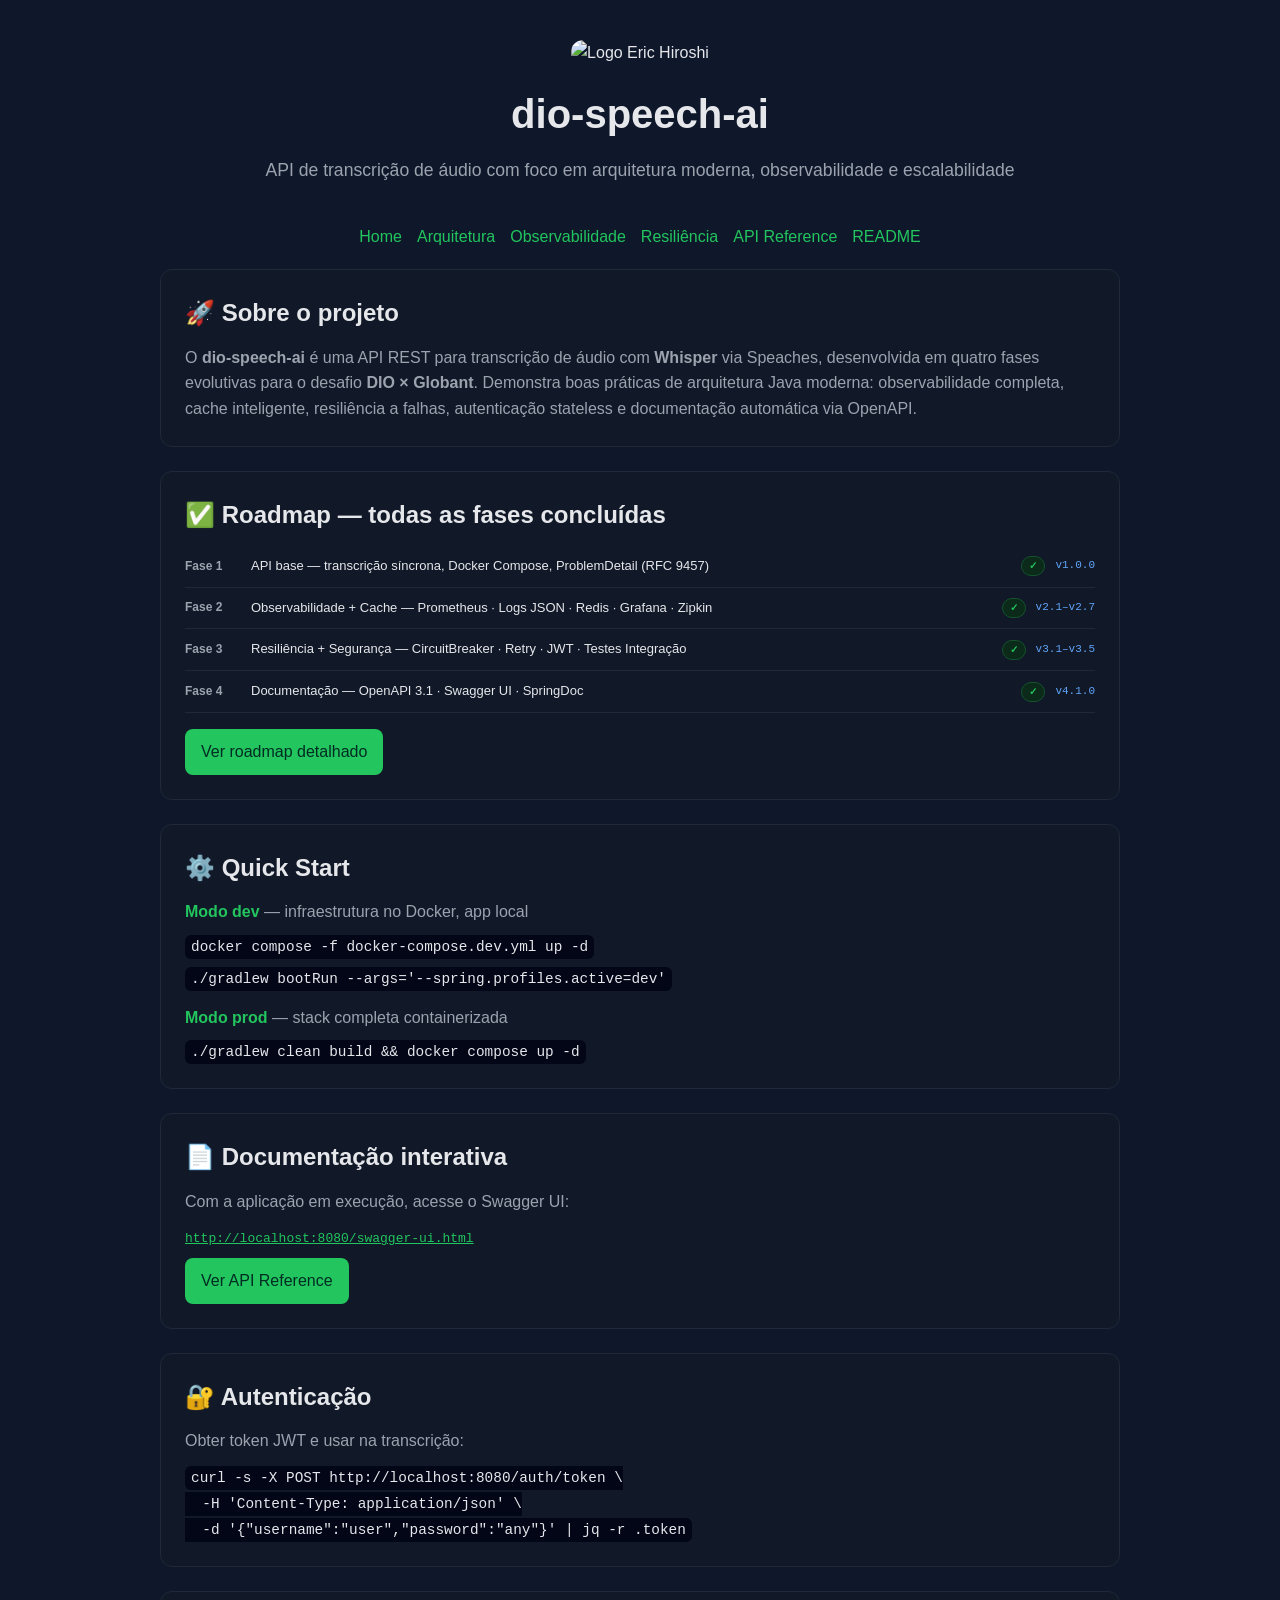
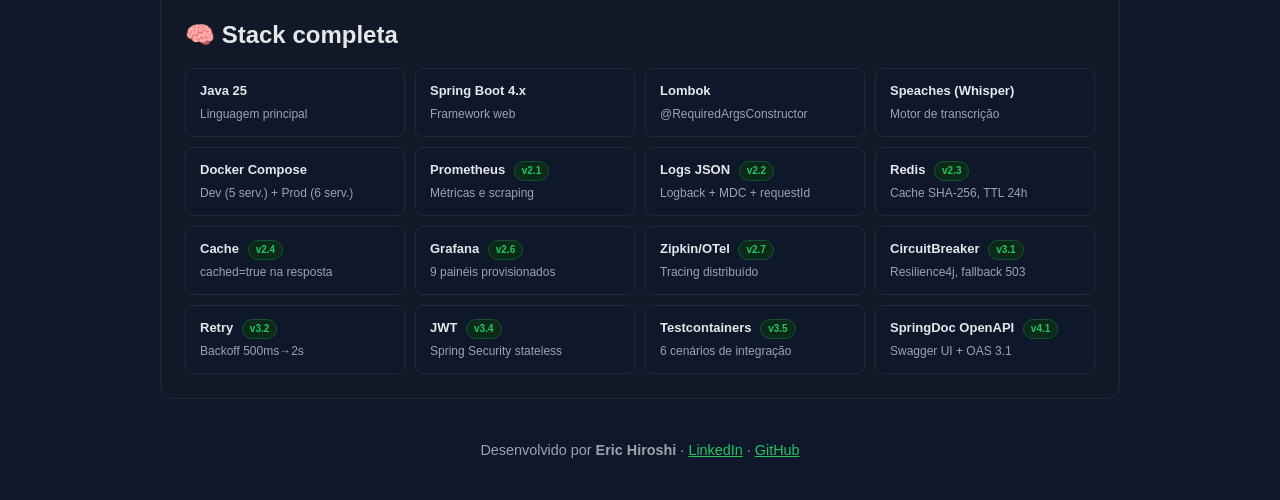
==== docs/index.html @ 3e16be84 "feat(docs): adicionar SpringDoc OpenAPI + Swagger UI (v4.1.0) - springdoc-openapi-starter-webmvc-ui:" ====
<!DOCTYPE html>
<html lang="pt-BR">
<head>
  <meta charset="UTF-8" />
  <meta name="viewport" content="width=device-width, initial-scale=1.0" />
  <title>dio-speech-ai</title>
  <link rel="stylesheet" href="styles.css" />
  <style>
    .stack-grid { display: grid; grid-template-columns: repeat(auto-fit, minmax(180px, 1fr)); gap: 10px; margin-top: 14px; }
    .stack-item { background: #0f172a; border: 1px solid var(--border); border-radius: 8px; padding: 12px 14px; }
    .stack-item .name { font-size: 13px; font-weight: 600; color: var(--text); }
    .stack-item .desc { font-size: 12px; color: var(--muted); margin-top: 3px; }
    .badge { display: inline-block; font-size: 10px; font-weight: 600; padding: 1px 7px; border-radius: 99px; vertical-align: middle; margin-left: 5px; }
    .done   { background: #0c2a1a; color: #22c55e; border: 1px solid #14532d; }
    .phase-row { display: flex; align-items: center; gap: 10px; padding: 10px 0; border-bottom: 1px solid var(--border); }
    .phase-row:last-child { border-bottom: none; }
    .phase-num { font-size: 12px; font-weight: 600; color: var(--muted); min-width: 56px; }
    .phase-desc { font-size: 13px; color: var(--text); flex: 1; }
    .phase-ver { font-size: 11px; color: #60a5fa; font-family: 'Courier New', monospace; }
  </style>
</head>
<body>
  <div class="container">
    <header>
      <img class="logo-perfil"
        src="https://github.com/erichiroshi/dio-speech-ai/blob/main/images/logo%20eric%20hiroshi.png?raw=true"
        alt="Logo Eric Hiroshi" />
      <h1>dio-speech-ai</h1>
      <p class="subtitle">API de transcrição de áudio com foco em arquitetura moderna, observabilidade e escalabilidade</p>
    </header>

    <nav>
      <a href="index.html">Home</a>
      <a href="architecture.html">Arquitetura</a>
      <a href="observability.html">Observabilidade</a>
      <a href="resilience.html">Resiliência</a>
      <a href="swagger.html">API Reference</a>
      <a href="https://github.com/erichiroshi/dio-speech-ai/blob/main/README.md">README</a>
    </nav>

    <section class="card">
      <h2>🚀 Sobre o projeto</h2>
      <p>
        O <strong>dio-speech-ai</strong> é uma API REST para transcrição de áudio com <strong>Whisper</strong>
        via Speaches, desenvolvida em quatro fases evolutivas para o desafio <strong>DIO × Globant</strong>.
        Demonstra boas práticas de arquitetura Java moderna: observabilidade completa, cache inteligente,
        resiliência a falhas, autenticação stateless e documentação automática via OpenAPI.
      </p>
    </section>

    <section class="card">
      <h2>✅ Roadmap — todas as fases concluídas</h2>
      <div class="phase-row">
        <span class="phase-num">Fase 1</span>
        <span class="phase-desc">API base — transcrição síncrona, Docker Compose, ProblemDetail (RFC 9457)</span>
        <span class="badge done">✓</span>
        <span class="phase-ver">v1.0.0</span>
      </div>
      <div class="phase-row">
        <span class="phase-num">Fase 2</span>
        <span class="phase-desc">Observabilidade + Cache — Prometheus · Logs JSON · Redis · Grafana · Zipkin</span>
        <span class="badge done">✓</span>
        <span class="phase-ver">v2.1–v2.7</span>
      </div>
      <div class="phase-row">
        <span class="phase-num">Fase 3</span>
        <span class="phase-desc">Resiliência + Segurança — CircuitBreaker · Retry · JWT · Testes Integração</span>
        <span class="badge done">✓</span>
        <span class="phase-ver">v3.1–v3.5</span>
      </div>
      <div class="phase-row">
        <span class="phase-num">Fase 4</span>
        <span class="phase-desc">Documentação — OpenAPI 3.1 · Swagger UI · SpringDoc</span>
        <span class="badge done">✓</span>
        <span class="phase-ver">v4.1.0</span>
      </div>
      <div class="actions" style="margin-top: 16px;">
        <a class="btn btn-primary" href="roadmap_dio_speech_ai.html">Ver roadmap detalhado</a>
      </div>
    </section>

    <section class="card">
      <h2>⚙️ Quick Start</h2>
      <p><strong style="color:var(--primary)">Modo dev</strong> — infraestrutura no Docker, app local</p>
      <div class="actions" style="margin-top:8px;">
        <code>docker compose -f docker-compose.dev.yml up -d</code>
      </div>
      <div class="actions" style="margin-top: 6px;">
        <code>./gradlew bootRun --args='--spring.profiles.active=dev'</code>
      </div>
      <p style="margin-top: 14px;"><strong style="color:var(--primary)">Modo prod</strong> — stack completa containerizada</p>
      <div class="actions" style="margin-top:8px;">
        <code>./gradlew clean build && docker compose up -d</code>
      </div>
    </section>

    <section class="card">
      <h2>📄 Documentação interativa</h2>
      <p>Com a aplicação em execução, acesse o Swagger UI:</p>
      <div class="actions" style="margin-top:10px;">
        <a href="http://localhost:8080/swagger-ui.html" style="color:var(--primary); font-family:'Courier New',monospace; font-size:13px;">
          http://localhost:8080/swagger-ui.html
        </a>
      </div>
      <div class="actions" style="margin-top: 8px;">
        <a class="btn btn-primary" href="swagger.html">Ver API Reference</a>
      </div>
    </section>

    <section class="card">
      <h2>🔐 Autenticação</h2>
      <p>Obter token JWT e usar na transcrição:</p>
      <div class="actions" style="margin-top:10px;">
        <code>curl -s -X POST http://localhost:8080/auth/token \<br>
&nbsp;&nbsp;-H 'Content-Type: application/json' \<br>
&nbsp;&nbsp;-d '{"username":"user","password":"any"}' | jq -r .token</code>
      </div>
    </section>

    <section class="card">
      <h2>🧠 Stack completa</h2>
      <div class="stack-grid">
        <div class="stack-item"><div class="name">Java 25</div><div class="desc">Linguagem principal</div></div>
        <div class="stack-item"><div class="name">Spring Boot 4.x</div><div class="desc">Framework web</div></div>
        <div class="stack-item"><div class="name">Lombok</div><div class="desc">@RequiredArgsConstructor</div></div>
        <div class="stack-item"><div class="name">Speaches (Whisper)</div><div class="desc">Motor de transcrição</div></div>
        <div class="stack-item"><div class="name">Docker Compose</div><div class="desc">Dev (5 serv.) + Prod (6 serv.)</div></div>
        <div class="stack-item"><div class="name">Prometheus <span class="badge done">v2.1</span></div><div class="desc">Métricas e scraping</div></div>
        <div class="stack-item"><div class="name">Logs JSON <span class="badge done">v2.2</span></div><div class="desc">Logback + MDC + requestId</div></div>
        <div class="stack-item"><div class="name">Redis <span class="badge done">v2.3</span></div><div class="desc">Cache SHA-256, TTL 24h</div></div>
        <div class="stack-item"><div class="name">Cache <span class="badge done">v2.4</span></div><div class="desc">cached=true na resposta</div></div>
        <div class="stack-item"><div class="name">Grafana <span class="badge done">v2.6</span></div><div class="desc">9 painéis provisionados</div></div>
        <div class="stack-item"><div class="name">Zipkin/OTel <span class="badge done">v2.7</span></div><div class="desc">Tracing distribuído</div></div>
        <div class="stack-item"><div class="name">CircuitBreaker <span class="badge done">v3.1</span></div><div class="desc">Resilience4j, fallback 503</div></div>
        <div class="stack-item"><div class="name">Retry <span class="badge done">v3.2</span></div><div class="desc">Backoff 500ms→2s</div></div>
        <div class="stack-item"><div class="name">JWT <span class="badge done">v3.4</span></div><div class="desc">Spring Security stateless</div></div>
        <div class="stack-item"><div class="name">Testcontainers <span class="badge done">v3.5</span></div><div class="desc">6 cenários de integração</div></div>
        <div class="stack-item"><div class="name">SpringDoc OpenAPI <span class="badge done">v4.1</span></div><div class="desc">Swagger UI + OAS 3.1</div></div>
      </div>
    </section>

    <footer>
      <p>Desenvolvido por <strong>Eric Hiroshi</strong> ·
        <a href="https://www.linkedin.com/in/eric-hiroshi/" style="color:var(--primary)">LinkedIn</a> ·
        <a href="https://github.com/erichiroshi" style="color:var(--primary)">GitHub</a>
      </p>
    </footer>
  </div>
</body>
</html>
---- docs/styles.css ----
:root {
        --bg: #0f172a;
        --card: #111827;
        --primary: #22c55e;
        --text: #e5e7eb;
        --muted: #9ca3af;
        --border: #1f2937;
    }

    * {
        box-sizing: border-box;
        margin: 0;
        padding: 0;
    }

    body {
        font-family: -apple-system, BlinkMacSystemFont, 'Segoe UI', Roboto, sans-serif;
        background: var(--bg);
        color: var(--text);
        line-height: 1.6;
    }

    .container {
        max-width: 1000px;
        margin: 0 auto;
        padding: 40px 20px;
    }

    header {
        text-align: center;
        margin-bottom: 40px;
    }

    header img {
        width: 120px;
        border-radius: 12px;
        margin-bottom: 16px;
    }

    nav {
        display: flex;
        gap: 15px;
        justify-content: center;
        margin: 20px 0;
    }

    nav a {
        color: #22c55e;
        text-decoration: none;
    }

    h1 {
        font-size: 2.5rem;
        margin-bottom: 10px;
    }

    p.subtitle {
        color: var(--muted);
        font-size: 1.1rem;
    }

    .logo-perfil {
        width: 250px;
        /* Ajuste o valor conforme necessário */
        height: auto;
        border-radius: 12px;
        /* Opcional: arredonda levemente as bordas */
    }

    .card {
        background: var(--card);
        border: 1px solid var(--border);
        border-radius: 12px;
        padding: 24px;
        margin-bottom: 24px;
    }

    .card h2 {
        margin-bottom: 12px;
        font-size: 1.5rem;
    }

    .card p {
        color: var(--muted);
    }

    .actions {
        margin-top: 16px;
    }

    .btn {
        display: inline-block;
        padding: 10px 16px;
        border-radius: 8px;
        text-decoration: none;
        font-weight: 500;
        margin-right: 10px;
        transition: 0.2s;
    }

    .btn-primary {
        background: var(--primary);
        color: #022c22;
    }

    .btn-primary:hover {
        opacity: 0.85;
    }

    .btn-outline {
        border: 1px solid var(--border);
        color: var(--text);
    }

    .btn-outline:hover {
        background: #1f2937;
    }

    footer {
        text-align: center;
        margin-top: 40px;
        color: var(--muted);
        font-size: 0.9rem;
    }

    code {
        background: #020617;
        padding: 4px 6px;
        border-radius: 6px;
        font-size: 0.9rem;
    }
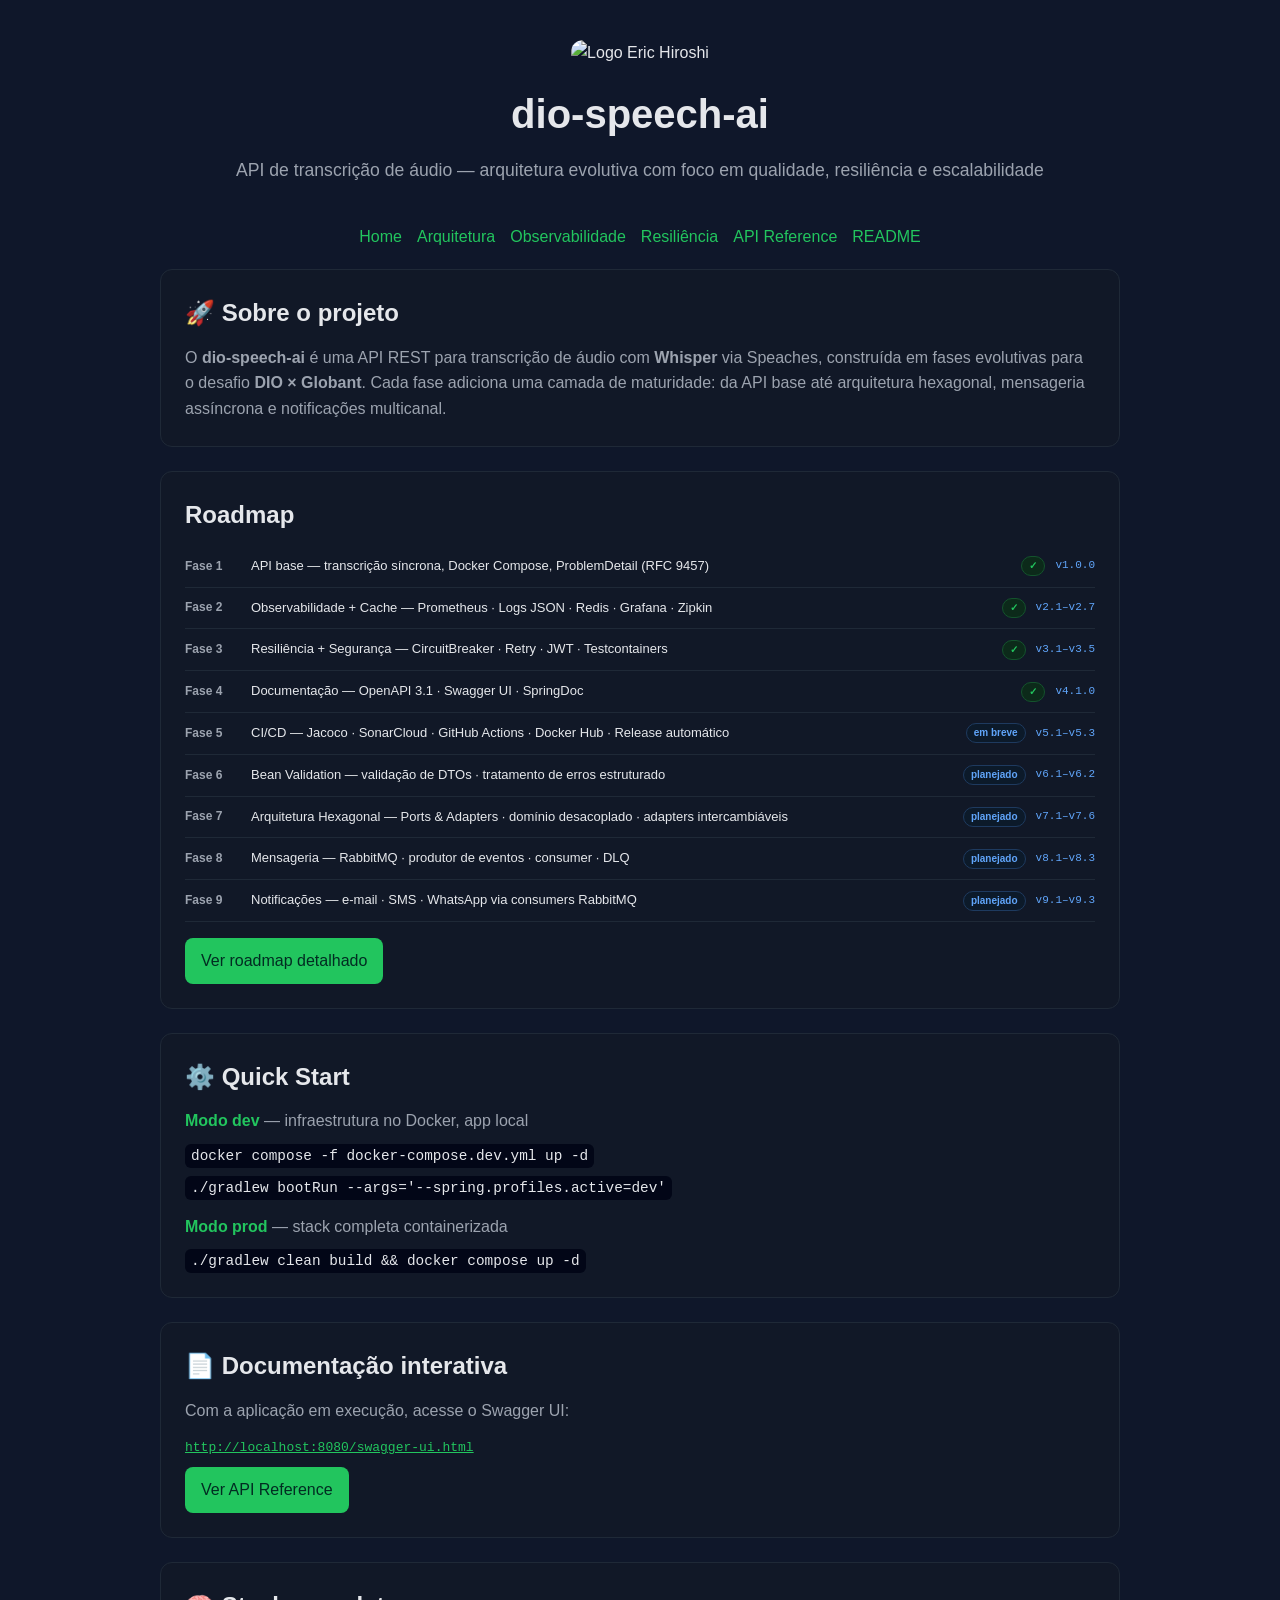
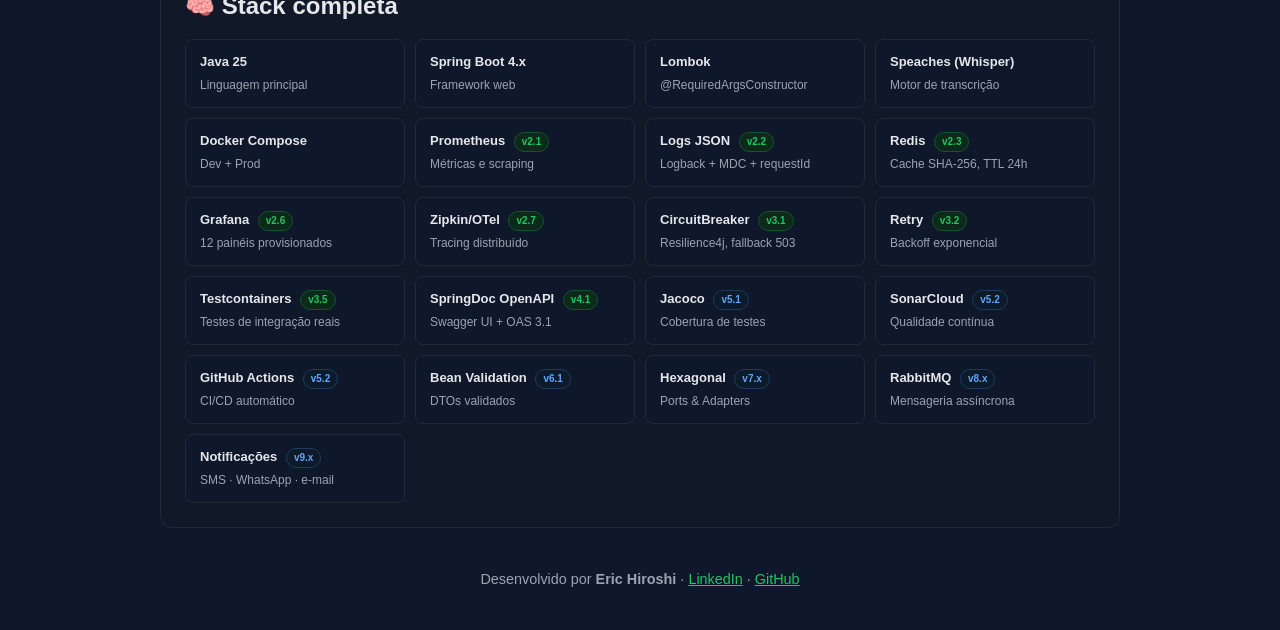
==== commit 276d1581: "chore(project): atualizar README e roadmap Ajustes na documentação - incluindo atualização de versõe" ====
--- a/docs/index.html
+++ b/docs/index.html
@@ -11,7 +11,8 @@
     .stack-item .name { font-size: 13px; font-weight: 600; color: var(--text); }
     .stack-item .desc { font-size: 12px; color: var(--muted); margin-top: 3px; }
     .badge { display: inline-block; font-size: 10px; font-weight: 600; padding: 1px 7px; border-radius: 99px; vertical-align: middle; margin-left: 5px; }
-    .done   { background: #0c2a1a; color: #22c55e; border: 1px solid #14532d; }
+    .done    { background: #0c2a1a; color: #22c55e; border: 1px solid #14532d; }
+    .planned { background: #0c1a2a; color: #60a5fa; border: 1px solid #1e3a5f; }
     .phase-row { display: flex; align-items: center; gap: 10px; padding: 10px 0; border-bottom: 1px solid var(--border); }
     .phase-row:last-child { border-bottom: none; }
     .phase-num { font-size: 12px; font-weight: 600; color: var(--muted); min-width: 56px; }
@@ -26,7 +27,7 @@
         src="https://github.com/erichiroshi/dio-speech-ai/blob/main/images/logo%20eric%20hiroshi.png?raw=true"
         alt="Logo Eric Hiroshi" />
       <h1>dio-speech-ai</h1>
-      <p class="subtitle">API de transcrição de áudio com foco em arquitetura moderna, observabilidade e escalabilidade</p>
+      <p class="subtitle">API de transcrição de áudio — arquitetura evolutiva com foco em qualidade, resiliência e escalabilidade</p>
     </header>
 
     <nav>
@@ -42,14 +43,15 @@
       <h2>🚀 Sobre o projeto</h2>
       <p>
         O <strong>dio-speech-ai</strong> é uma API REST para transcrição de áudio com <strong>Whisper</strong>
-        via Speaches, desenvolvida em quatro fases evolutivas para o desafio <strong>DIO × Globant</strong>.
-        Demonstra boas práticas de arquitetura Java moderna: observabilidade completa, cache inteligente,
-        resiliência a falhas, autenticação stateless e documentação automática via OpenAPI.
+        via Speaches, construída em fases evolutivas para o desafio <strong>DIO × Globant</strong>.
+        Cada fase adiciona uma camada de maturidade: da API base até arquitetura hexagonal,
+        mensageria assíncrona e notificações multicanal.
       </p>
     </section>
 
     <section class="card">
-      <h2>✅ Roadmap — todas as fases concluídas</h2>
+      <h2>Roadmap</h2>
+
       <div class="phase-row">
         <span class="phase-num">Fase 1</span>
         <span class="phase-desc">API base — transcrição síncrona, Docker Compose, ProblemDetail (RFC 9457)</span>
@@ -64,7 +66,7 @@
       </div>
       <div class="phase-row">
         <span class="phase-num">Fase 3</span>
-        <span class="phase-desc">Resiliência + Segurança — CircuitBreaker · Retry · JWT · Testes Integração</span>
+        <span class="phase-desc">Resiliência + Segurança — CircuitBreaker · Retry · JWT · Testcontainers</span>
         <span class="badge done">✓</span>
         <span class="phase-ver">v3.1–v3.5</span>
       </div>
@@ -74,6 +76,37 @@
         <span class="badge done">✓</span>
         <span class="phase-ver">v4.1.0</span>
       </div>
+      <div class="phase-row">
+        <span class="phase-num">Fase 5</span>
+        <span class="phase-desc">CI/CD — Jacoco · SonarCloud · GitHub Actions · Docker Hub · Release automático</span>
+        <span class="badge planned">em breve</span>
+        <span class="phase-ver">v5.1–v5.3</span>
+      </div>
+      <div class="phase-row">
+        <span class="phase-num">Fase 6</span>
+        <span class="phase-desc">Bean Validation — validação de DTOs · tratamento de erros estruturado</span>
+        <span class="badge planned">planejado</span>
+        <span class="phase-ver">v6.1–v6.2</span>
+      </div>
+      <div class="phase-row">
+        <span class="phase-num">Fase 7</span>
+        <span class="phase-desc">Arquitetura Hexagonal — Ports & Adapters · domínio desacoplado · adapters intercambiáveis</span>
+        <span class="badge planned">planejado</span>
+        <span class="phase-ver">v7.1–v7.6</span>
+      </div>
+      <div class="phase-row">
+        <span class="phase-num">Fase 8</span>
+        <span class="phase-desc">Mensageria — RabbitMQ · produtor de eventos · consumer · DLQ</span>
+        <span class="badge planned">planejado</span>
+        <span class="phase-ver">v8.1–v8.3</span>
+      </div>
+      <div class="phase-row">
+        <span class="phase-num">Fase 9</span>
+        <span class="phase-desc">Notificações — e-mail · SMS · WhatsApp via consumers RabbitMQ</span>
+        <span class="badge planned">planejado</span>
+        <span class="phase-ver">v9.1–v9.3</span>
+      </div>
+
       <div class="actions" style="margin-top: 16px;">
         <a class="btn btn-primary" href="roadmap_dio_speech_ai.html">Ver roadmap detalhado</a>
       </div>
@@ -108,34 +141,29 @@
     </section>
 
     <section class="card">
-      <h2>🔐 Autenticação</h2>
-      <p>Obter token JWT e usar na transcrição:</p>
-      <div class="actions" style="margin-top:10px;">
-        <code>curl -s -X POST http://localhost:8080/auth/token \<br>
-&nbsp;&nbsp;-H 'Content-Type: application/json' \<br>
-&nbsp;&nbsp;-d '{"username":"user","password":"any"}' | jq -r .token</code>
-      </div>
-    </section>
-
-    <section class="card">
       <h2>🧠 Stack completa</h2>
       <div class="stack-grid">
         <div class="stack-item"><div class="name">Java 25</div><div class="desc">Linguagem principal</div></div>
         <div class="stack-item"><div class="name">Spring Boot 4.x</div><div class="desc">Framework web</div></div>
         <div class="stack-item"><div class="name">Lombok</div><div class="desc">@RequiredArgsConstructor</div></div>
         <div class="stack-item"><div class="name">Speaches (Whisper)</div><div class="desc">Motor de transcrição</div></div>
-        <div class="stack-item"><div class="name">Docker Compose</div><div class="desc">Dev (5 serv.) + Prod (6 serv.)</div></div>
+        <div class="stack-item"><div class="name">Docker Compose</div><div class="desc">Dev + Prod</div></div>
         <div class="stack-item"><div class="name">Prometheus <span class="badge done">v2.1</span></div><div class="desc">Métricas e scraping</div></div>
         <div class="stack-item"><div class="name">Logs JSON <span class="badge done">v2.2</span></div><div class="desc">Logback + MDC + requestId</div></div>
         <div class="stack-item"><div class="name">Redis <span class="badge done">v2.3</span></div><div class="desc">Cache SHA-256, TTL 24h</div></div>
-        <div class="stack-item"><div class="name">Cache <span class="badge done">v2.4</span></div><div class="desc">cached=true na resposta</div></div>
-        <div class="stack-item"><div class="name">Grafana <span class="badge done">v2.6</span></div><div class="desc">9 painéis provisionados</div></div>
+        <div class="stack-item"><div class="name">Grafana <span class="badge done">v2.6</span></div><div class="desc">12 painéis provisionados</div></div>
         <div class="stack-item"><div class="name">Zipkin/OTel <span class="badge done">v2.7</span></div><div class="desc">Tracing distribuído</div></div>
         <div class="stack-item"><div class="name">CircuitBreaker <span class="badge done">v3.1</span></div><div class="desc">Resilience4j, fallback 503</div></div>
-        <div class="stack-item"><div class="name">Retry <span class="badge done">v3.2</span></div><div class="desc">Backoff 500ms→2s</div></div>
-        <div class="stack-item"><div class="name">JWT <span class="badge done">v3.4</span></div><div class="desc">Spring Security stateless</div></div>
-        <div class="stack-item"><div class="name">Testcontainers <span class="badge done">v3.5</span></div><div class="desc">6 cenários de integração</div></div>
+        <div class="stack-item"><div class="name">Retry <span class="badge done">v3.2</span></div><div class="desc">Backoff exponencial</div></div>
+        <div class="stack-item"><div class="name">Testcontainers <span class="badge done">v3.5</span></div><div class="desc">Testes de integração reais</div></div>
         <div class="stack-item"><div class="name">SpringDoc OpenAPI <span class="badge done">v4.1</span></div><div class="desc">Swagger UI + OAS 3.1</div></div>
+        <div class="stack-item"><div class="name">Jacoco <span class="badge planned">v5.1</span></div><div class="desc">Cobertura de testes</div></div>
+        <div class="stack-item"><div class="name">SonarCloud <span class="badge planned">v5.2</span></div><div class="desc">Qualidade contínua</div></div>
+        <div class="stack-item"><div class="name">GitHub Actions <span class="badge planned">v5.2</span></div><div class="desc">CI/CD automático</div></div>
+        <div class="stack-item"><div class="name">Bean Validation <span class="badge planned">v6.1</span></div><div class="desc">DTOs validados</div></div>
+        <div class="stack-item"><div class="name">Hexagonal <span class="badge planned">v7.x</span></div><div class="desc">Ports & Adapters</div></div>
+        <div class="stack-item"><div class="name">RabbitMQ <span class="badge planned">v8.x</span></div><div class="desc">Mensageria assíncrona</div></div>
+        <div class="stack-item"><div class="name">Notificações <span class="badge planned">v9.x</span></div><div class="desc">SMS · WhatsApp · e-mail</div></div>
       </div>
     </section>
 
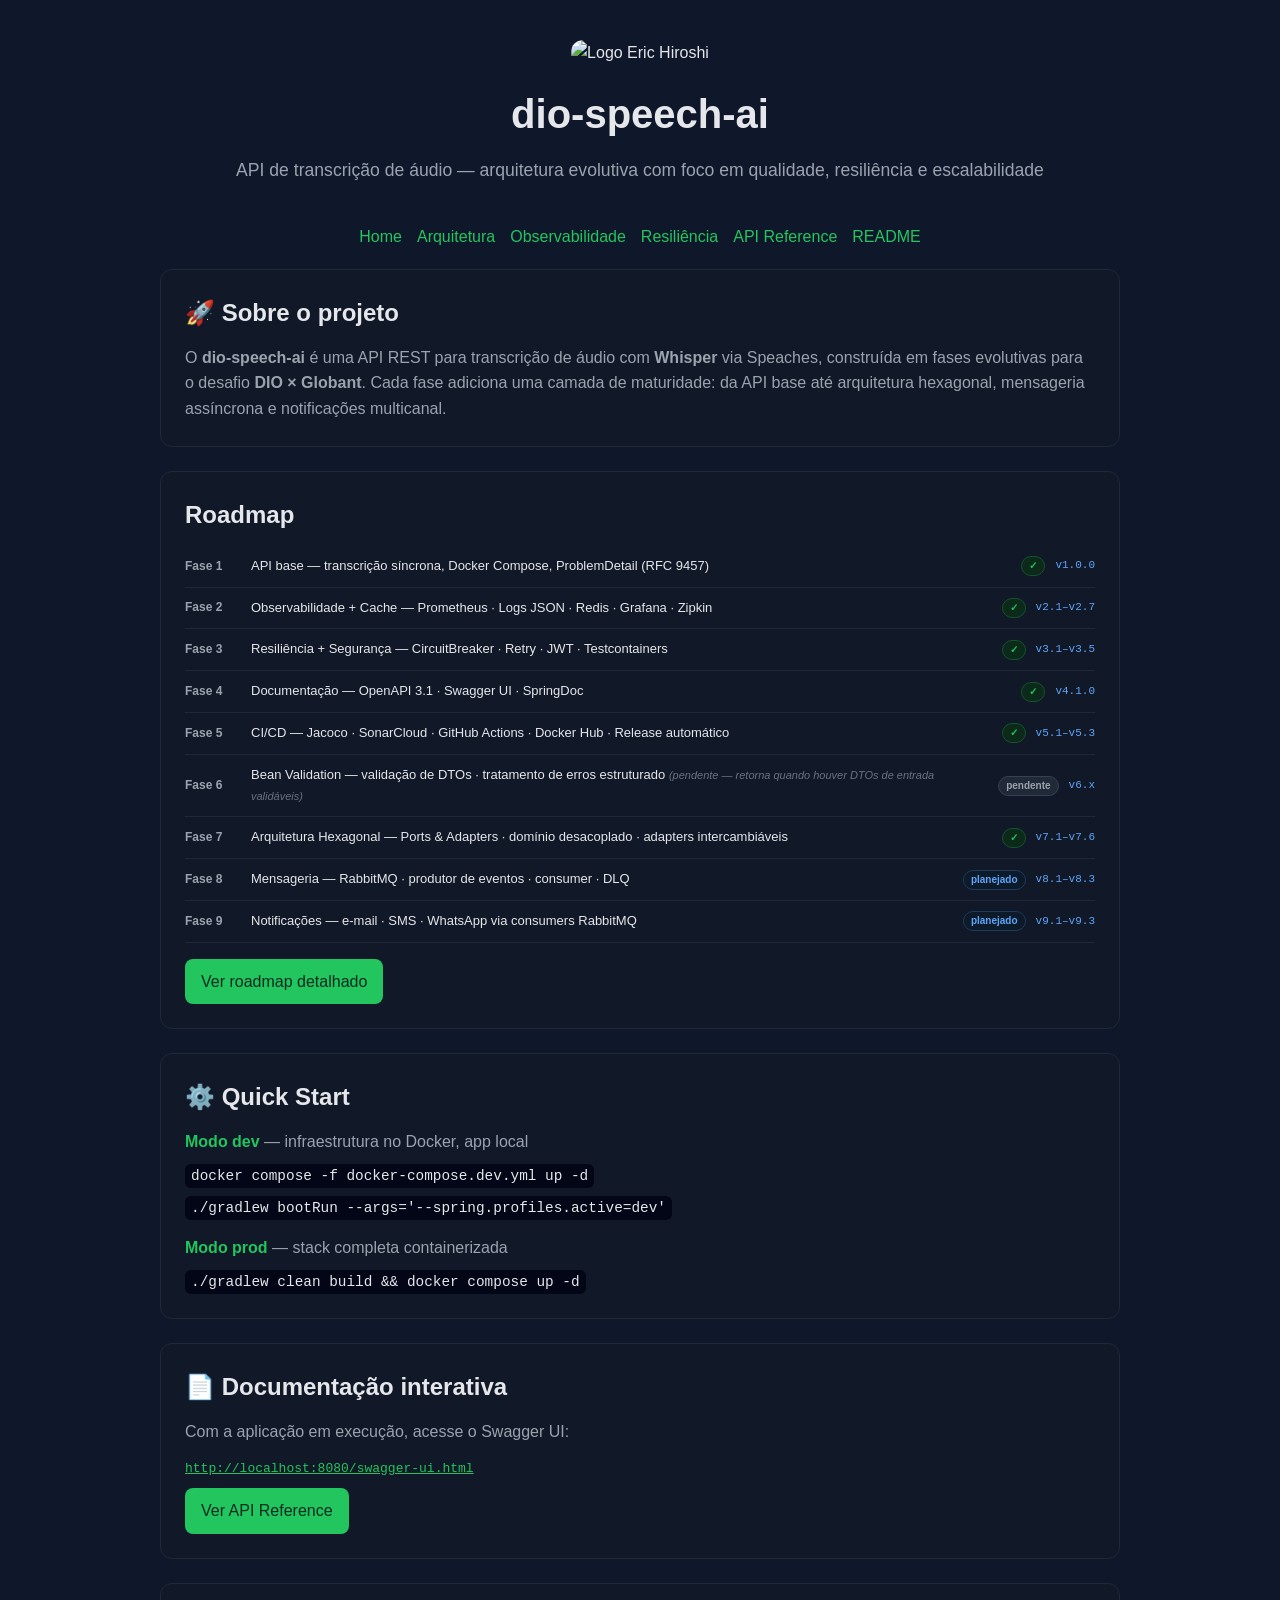
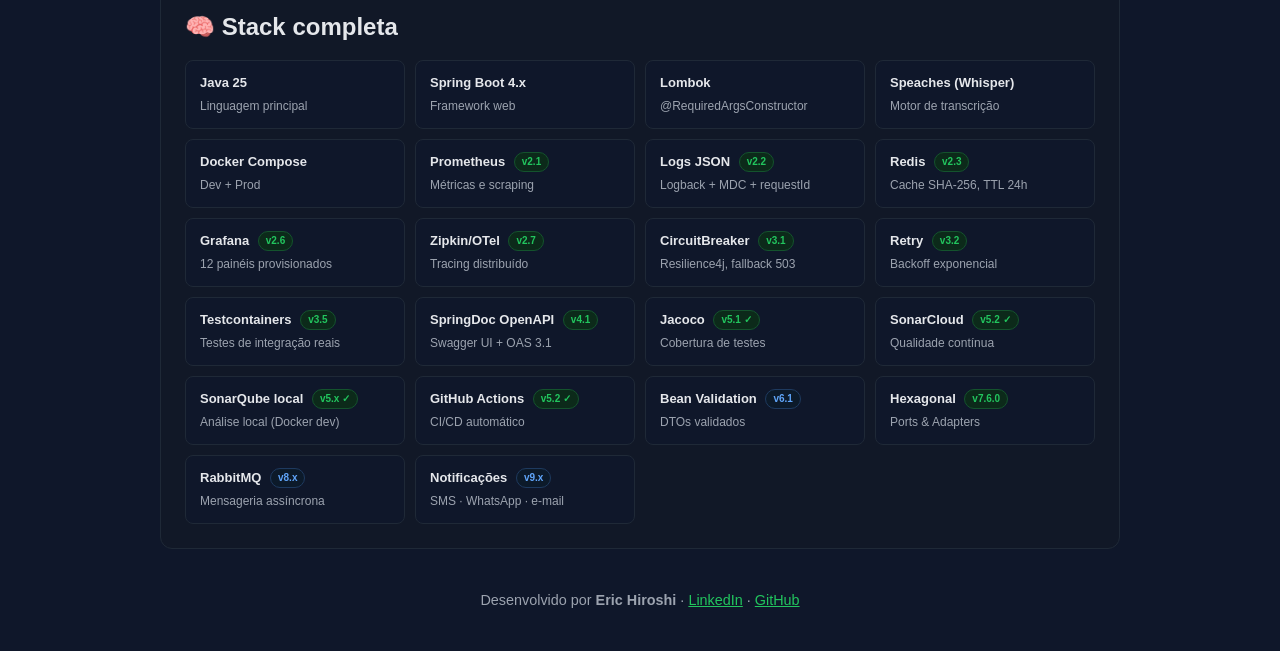
==== commit fb5f4127: "docs: atualizar README e documentação sobre a arquitetura hexagonal (Fase 7 concluída)" ====
--- a/docs/index.html
+++ b/docs/index.html
@@ -79,19 +79,19 @@
       <div class="phase-row">
         <span class="phase-num">Fase 5</span>
         <span class="phase-desc">CI/CD — Jacoco · SonarCloud · GitHub Actions · Docker Hub · Release automático</span>
-        <span class="badge planned">em breve</span>
+        <span class="badge done">✓</span>
         <span class="phase-ver">v5.1–v5.3</span>
       </div>
       <div class="phase-row">
         <span class="phase-num">Fase 6</span>
-        <span class="phase-desc">Bean Validation — validação de DTOs · tratamento de erros estruturado</span>
-        <span class="badge planned">planejado</span>
-        <span class="phase-ver">v6.1–v6.2</span>
+        <span class="phase-desc">Bean Validation — validação de DTOs · tratamento de erros estruturado <em style="color:#6b7280;font-size:11px;">(pendente — retorna quando houver DTOs de entrada validáveis)</em></span>
+        <span class="badge" style="background:#1f2937;color:#9ca3af;border:1px solid #374151;">pendente</span>
+        <span class="phase-ver">v6.x</span>
       </div>
       <div class="phase-row">
         <span class="phase-num">Fase 7</span>
         <span class="phase-desc">Arquitetura Hexagonal — Ports & Adapters · domínio desacoplado · adapters intercambiáveis</span>
-        <span class="badge planned">planejado</span>
+        <span class="badge done">✓</span>
         <span class="phase-ver">v7.1–v7.6</span>
       </div>
       <div class="phase-row">
@@ -157,11 +157,12 @@
         <div class="stack-item"><div class="name">Retry <span class="badge done">v3.2</span></div><div class="desc">Backoff exponencial</div></div>
         <div class="stack-item"><div class="name">Testcontainers <span class="badge done">v3.5</span></div><div class="desc">Testes de integração reais</div></div>
         <div class="stack-item"><div class="name">SpringDoc OpenAPI <span class="badge done">v4.1</span></div><div class="desc">Swagger UI + OAS 3.1</div></div>
-        <div class="stack-item"><div class="name">Jacoco <span class="badge planned">v5.1</span></div><div class="desc">Cobertura de testes</div></div>
-        <div class="stack-item"><div class="name">SonarCloud <span class="badge planned">v5.2</span></div><div class="desc">Qualidade contínua</div></div>
-        <div class="stack-item"><div class="name">GitHub Actions <span class="badge planned">v5.2</span></div><div class="desc">CI/CD automático</div></div>
+        <div class="stack-item"><div class="name">Jacoco <span class="badge done">v5.1 ✓</span></div><div class="desc">Cobertura de testes</div></div>
+        <div class="stack-item"><div class="name">SonarCloud <span class="badge done">v5.2 ✓</span></div><div class="desc">Qualidade contínua</div></div>
+        <div class="stack-item"><div class="name">SonarQube local <span class="badge done">v5.x ✓</span></div><div class="desc">Análise local (Docker dev)</div></div>
+        <div class="stack-item"><div class="name">GitHub Actions <span class="badge done">v5.2 ✓</span></div><div class="desc">CI/CD automático</div></div>
         <div class="stack-item"><div class="name">Bean Validation <span class="badge planned">v6.1</span></div><div class="desc">DTOs validados</div></div>
-        <div class="stack-item"><div class="name">Hexagonal <span class="badge planned">v7.x</span></div><div class="desc">Ports & Adapters</div></div>
+        <div class="stack-item"><div class="name">Hexagonal <span class="badge done">v7.6.0</span></div><div class="desc">Ports & Adapters</div></div>
         <div class="stack-item"><div class="name">RabbitMQ <span class="badge planned">v8.x</span></div><div class="desc">Mensageria assíncrona</div></div>
         <div class="stack-item"><div class="name">Notificações <span class="badge planned">v9.x</span></div><div class="desc">SMS · WhatsApp · e-mail</div></div>
       </div>
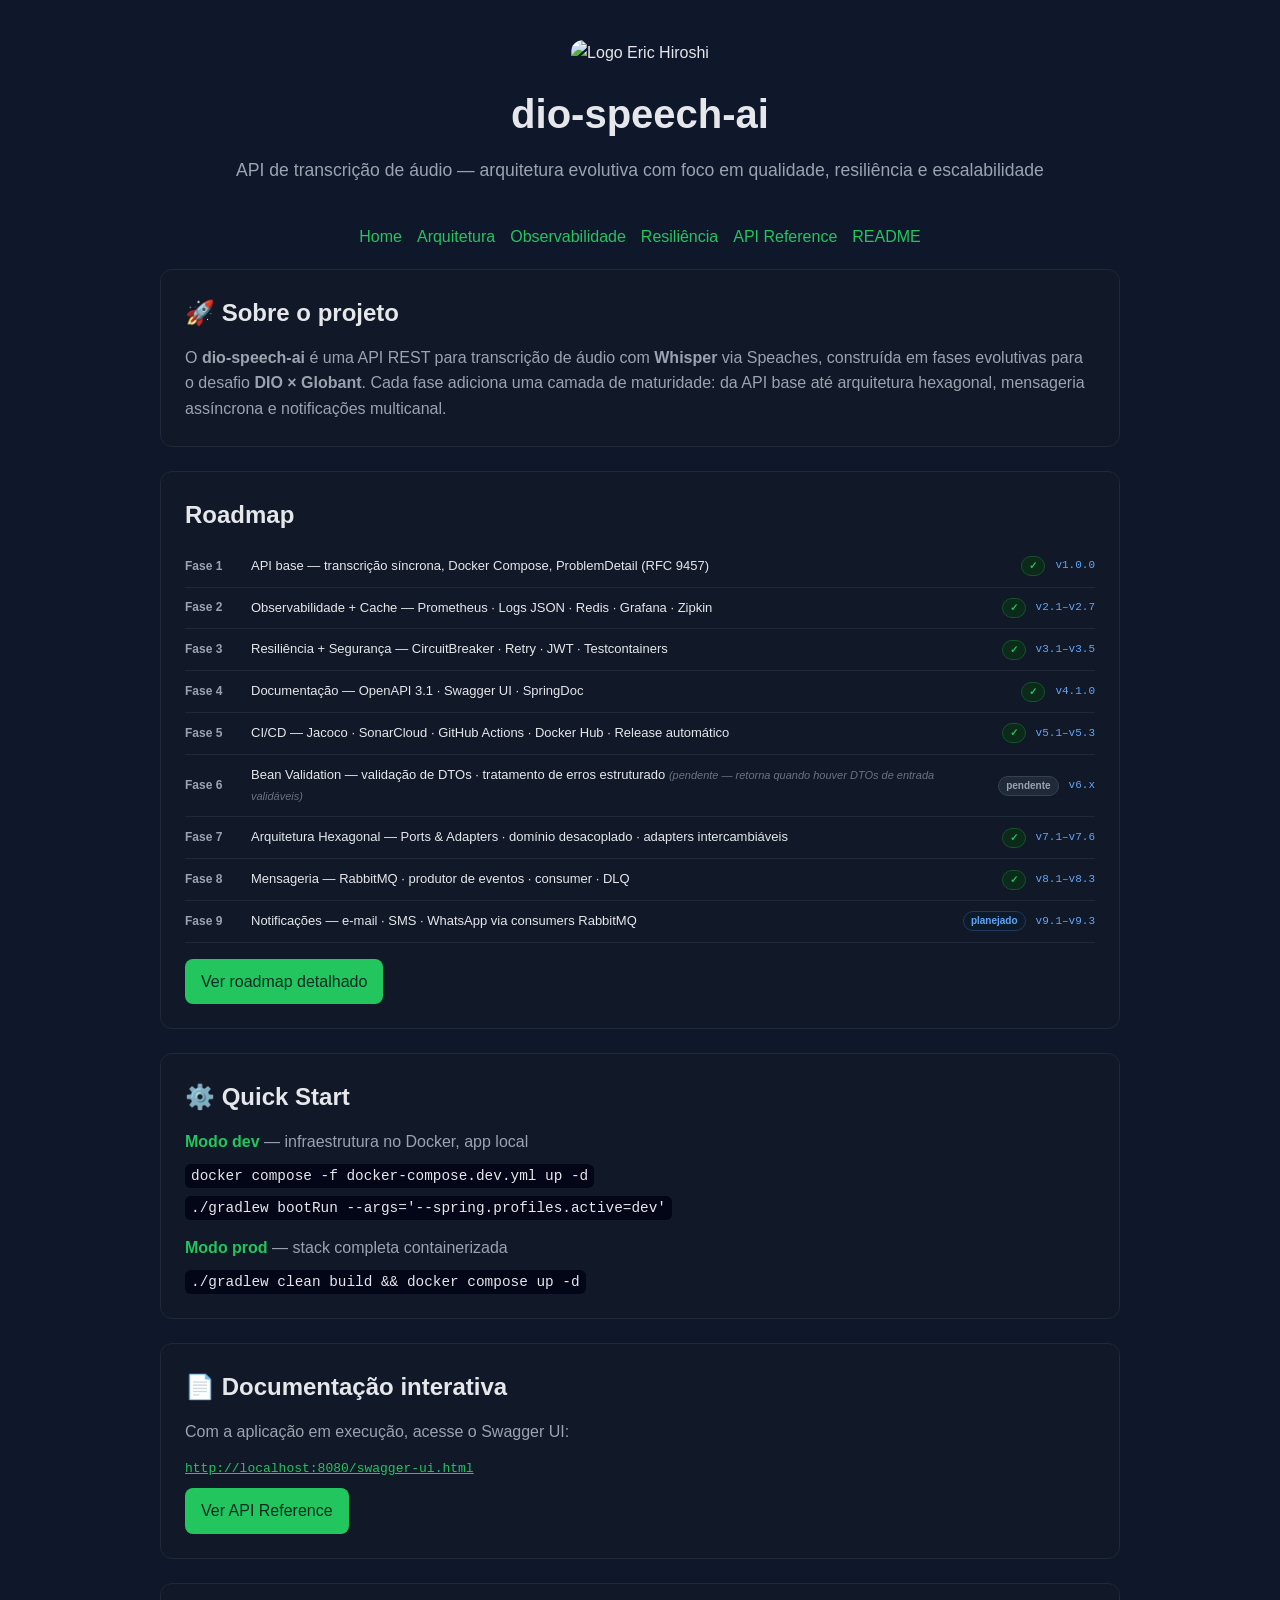
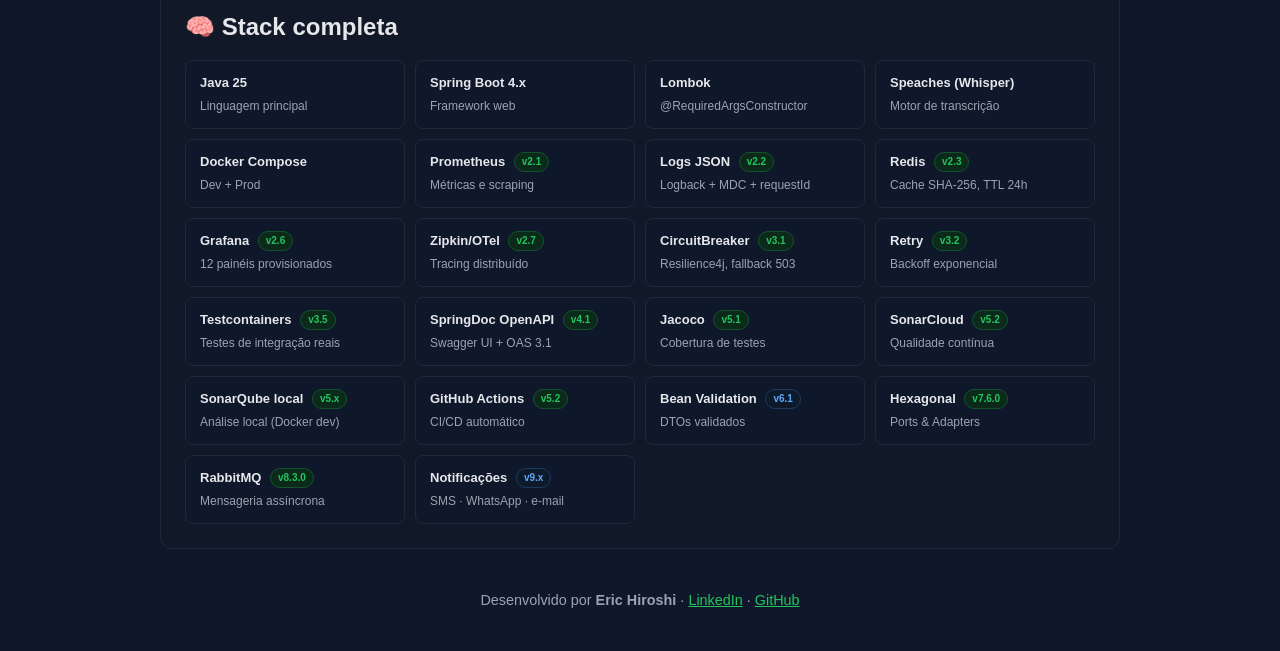
==== commit 48188394: "test(integration): adicionar Testcontainers RabbitMQ + cenários de evento e consumer (v8.3.0) Rabbit" ====
--- a/docs/index.html
+++ b/docs/index.html
@@ -97,7 +97,7 @@
       <div class="phase-row">
         <span class="phase-num">Fase 8</span>
         <span class="phase-desc">Mensageria — RabbitMQ · produtor de eventos · consumer · DLQ</span>
-        <span class="badge planned">planejado</span>
+        <span class="badge done">✓</span>
         <span class="phase-ver">v8.1–v8.3</span>
       </div>
       <div class="phase-row">
@@ -157,13 +157,13 @@
         <div class="stack-item"><div class="name">Retry <span class="badge done">v3.2</span></div><div class="desc">Backoff exponencial</div></div>
         <div class="stack-item"><div class="name">Testcontainers <span class="badge done">v3.5</span></div><div class="desc">Testes de integração reais</div></div>
         <div class="stack-item"><div class="name">SpringDoc OpenAPI <span class="badge done">v4.1</span></div><div class="desc">Swagger UI + OAS 3.1</div></div>
-        <div class="stack-item"><div class="name">Jacoco <span class="badge done">v5.1 ✓</span></div><div class="desc">Cobertura de testes</div></div>
-        <div class="stack-item"><div class="name">SonarCloud <span class="badge done">v5.2 ✓</span></div><div class="desc">Qualidade contínua</div></div>
-        <div class="stack-item"><div class="name">SonarQube local <span class="badge done">v5.x ✓</span></div><div class="desc">Análise local (Docker dev)</div></div>
-        <div class="stack-item"><div class="name">GitHub Actions <span class="badge done">v5.2 ✓</span></div><div class="desc">CI/CD automático</div></div>
+        <div class="stack-item"><div class="name">Jacoco <span class="badge done">v5.1</span></div><div class="desc">Cobertura de testes</div></div>
+        <div class="stack-item"><div class="name">SonarCloud <span class="badge done">v5.2</span></div><div class="desc">Qualidade contínua</div></div>
+        <div class="stack-item"><div class="name">SonarQube local <span class="badge done">v5.x</span></div><div class="desc">Análise local (Docker dev)</div></div>
+        <div class="stack-item"><div class="name">GitHub Actions <span class="badge done">v5.2</span></div><div class="desc">CI/CD automático</div></div>
         <div class="stack-item"><div class="name">Bean Validation <span class="badge planned">v6.1</span></div><div class="desc">DTOs validados</div></div>
         <div class="stack-item"><div class="name">Hexagonal <span class="badge done">v7.6.0</span></div><div class="desc">Ports & Adapters</div></div>
-        <div class="stack-item"><div class="name">RabbitMQ <span class="badge planned">v8.x</span></div><div class="desc">Mensageria assíncrona</div></div>
+        <div class="stack-item"><div class="name">RabbitMQ <span class="badge done">v8.3.0</span></div><div class="desc">Mensageria assíncrona</div></div>
         <div class="stack-item"><div class="name">Notificações <span class="badge planned">v9.x</span></div><div class="desc">SMS · WhatsApp · e-mail</div></div>
       </div>
     </section>
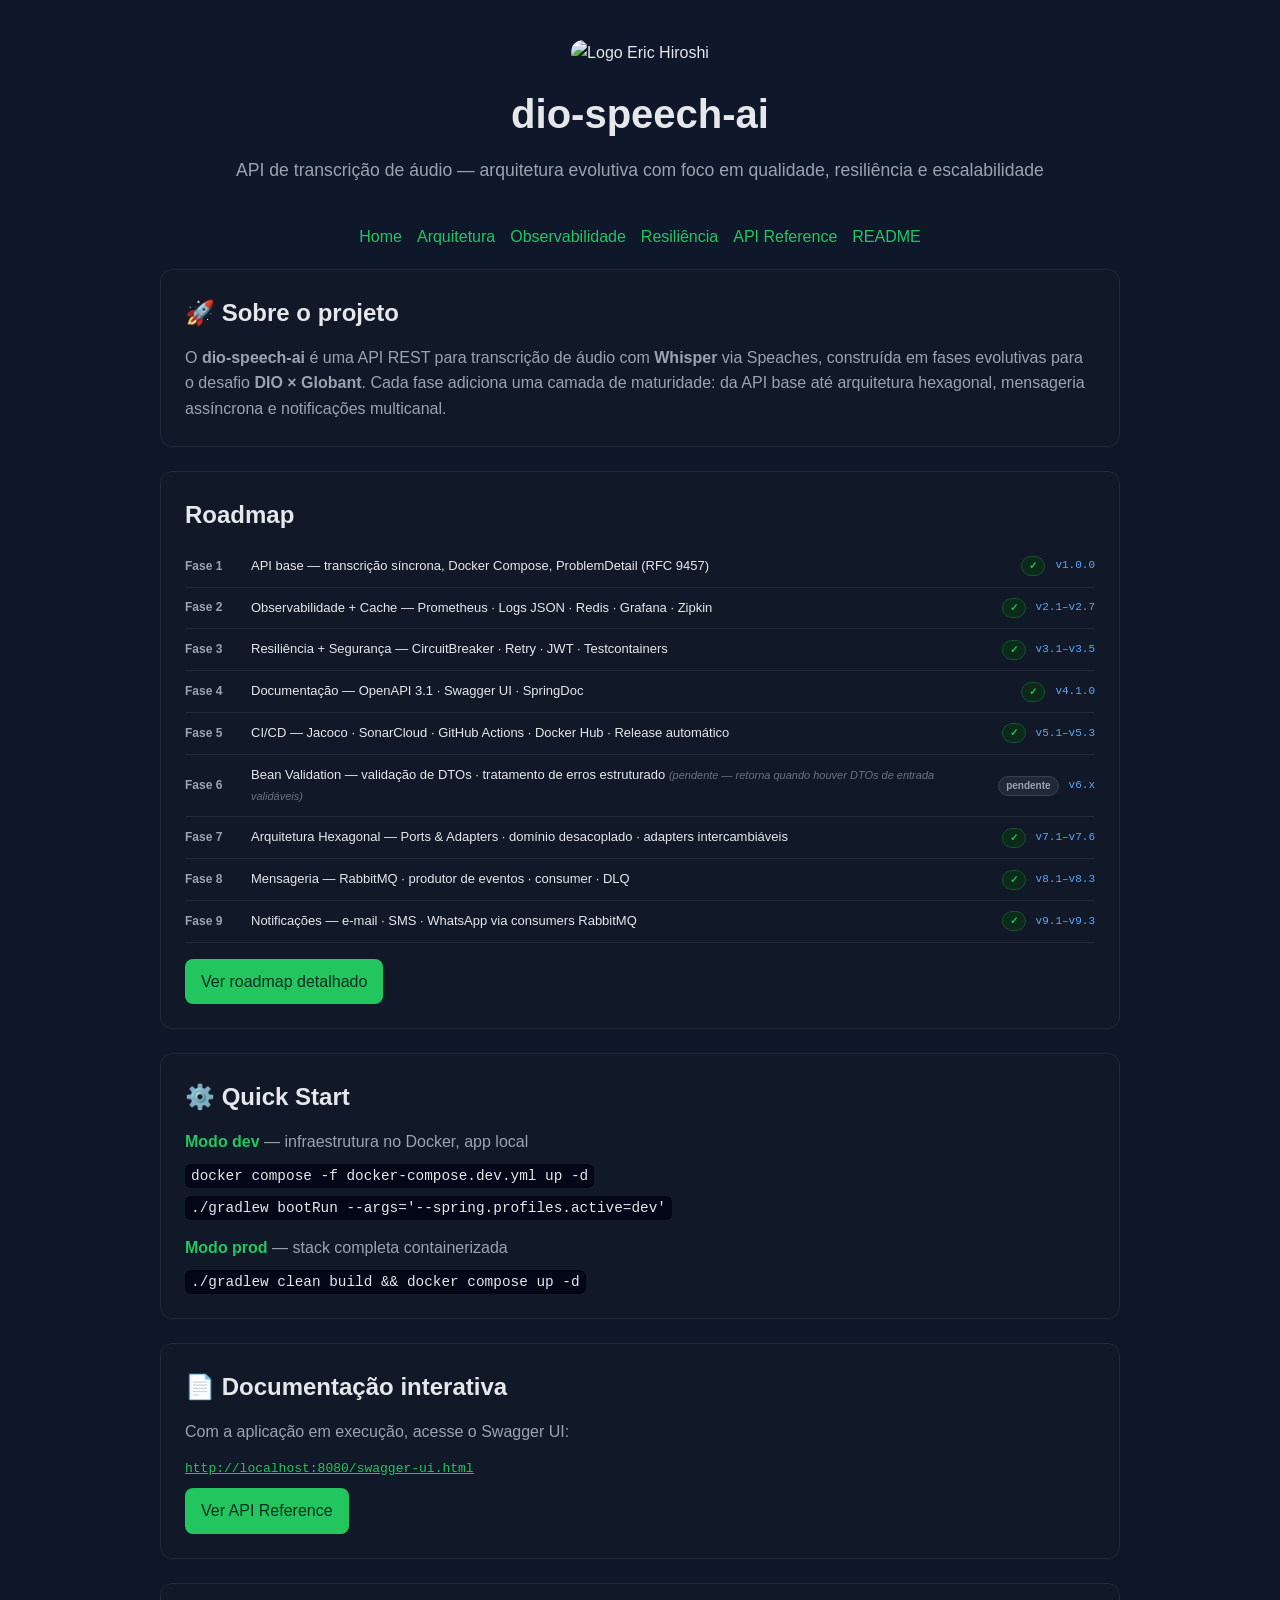
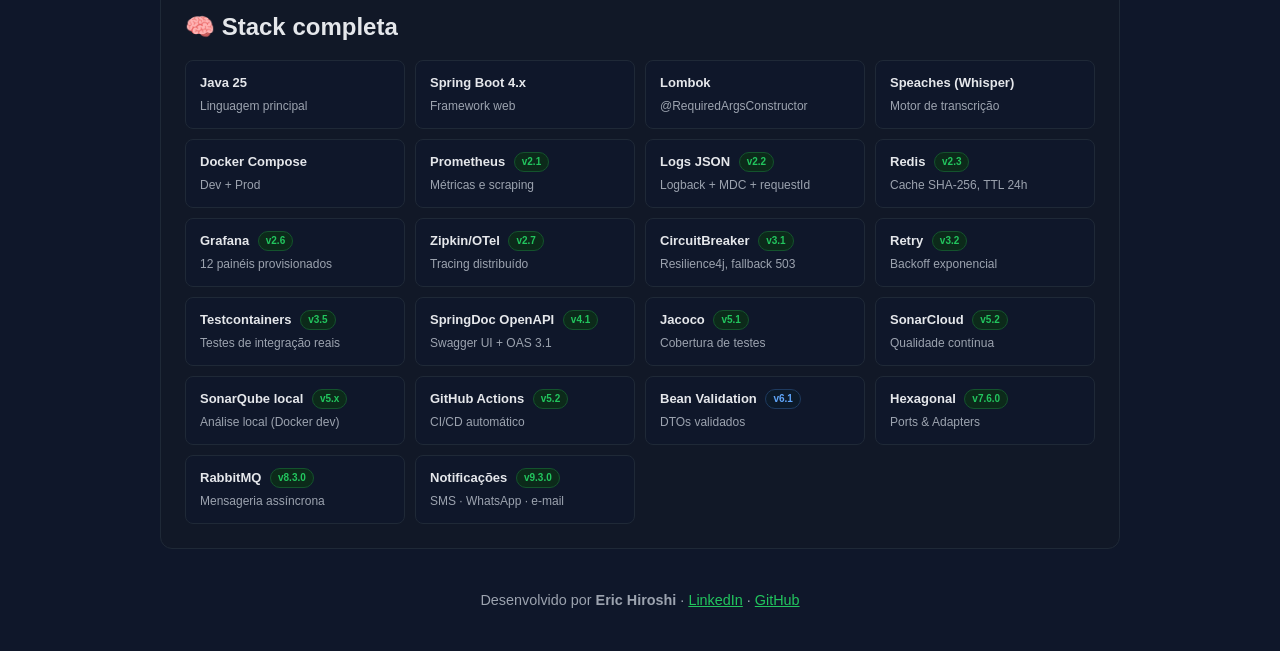
==== commit 171c6a7f: "feat(notification): adicionar SmsNotificationAdapter e WhatsAppNotificationAdapter (v9.3.0) SmsNotif" ====
--- a/docs/index.html
+++ b/docs/index.html
@@ -103,7 +103,7 @@
       <div class="phase-row">
         <span class="phase-num">Fase 9</span>
         <span class="phase-desc">Notificações — e-mail · SMS · WhatsApp via consumers RabbitMQ</span>
-        <span class="badge planned">planejado</span>
+        <span class="badge done">✓</span>
         <span class="phase-ver">v9.1–v9.3</span>
       </div>
 
@@ -164,7 +164,7 @@
         <div class="stack-item"><div class="name">Bean Validation <span class="badge planned">v6.1</span></div><div class="desc">DTOs validados</div></div>
         <div class="stack-item"><div class="name">Hexagonal <span class="badge done">v7.6.0</span></div><div class="desc">Ports & Adapters</div></div>
         <div class="stack-item"><div class="name">RabbitMQ <span class="badge done">v8.3.0</span></div><div class="desc">Mensageria assíncrona</div></div>
-        <div class="stack-item"><div class="name">Notificações <span class="badge planned">v9.x</span></div><div class="desc">SMS · WhatsApp · e-mail</div></div>
+        <div class="stack-item"><div class="name">Notificações <span class="badge done">v9.3.0</span></div><div class="desc">SMS · WhatsApp · e-mail</div></div>
       </div>
     </section>
 
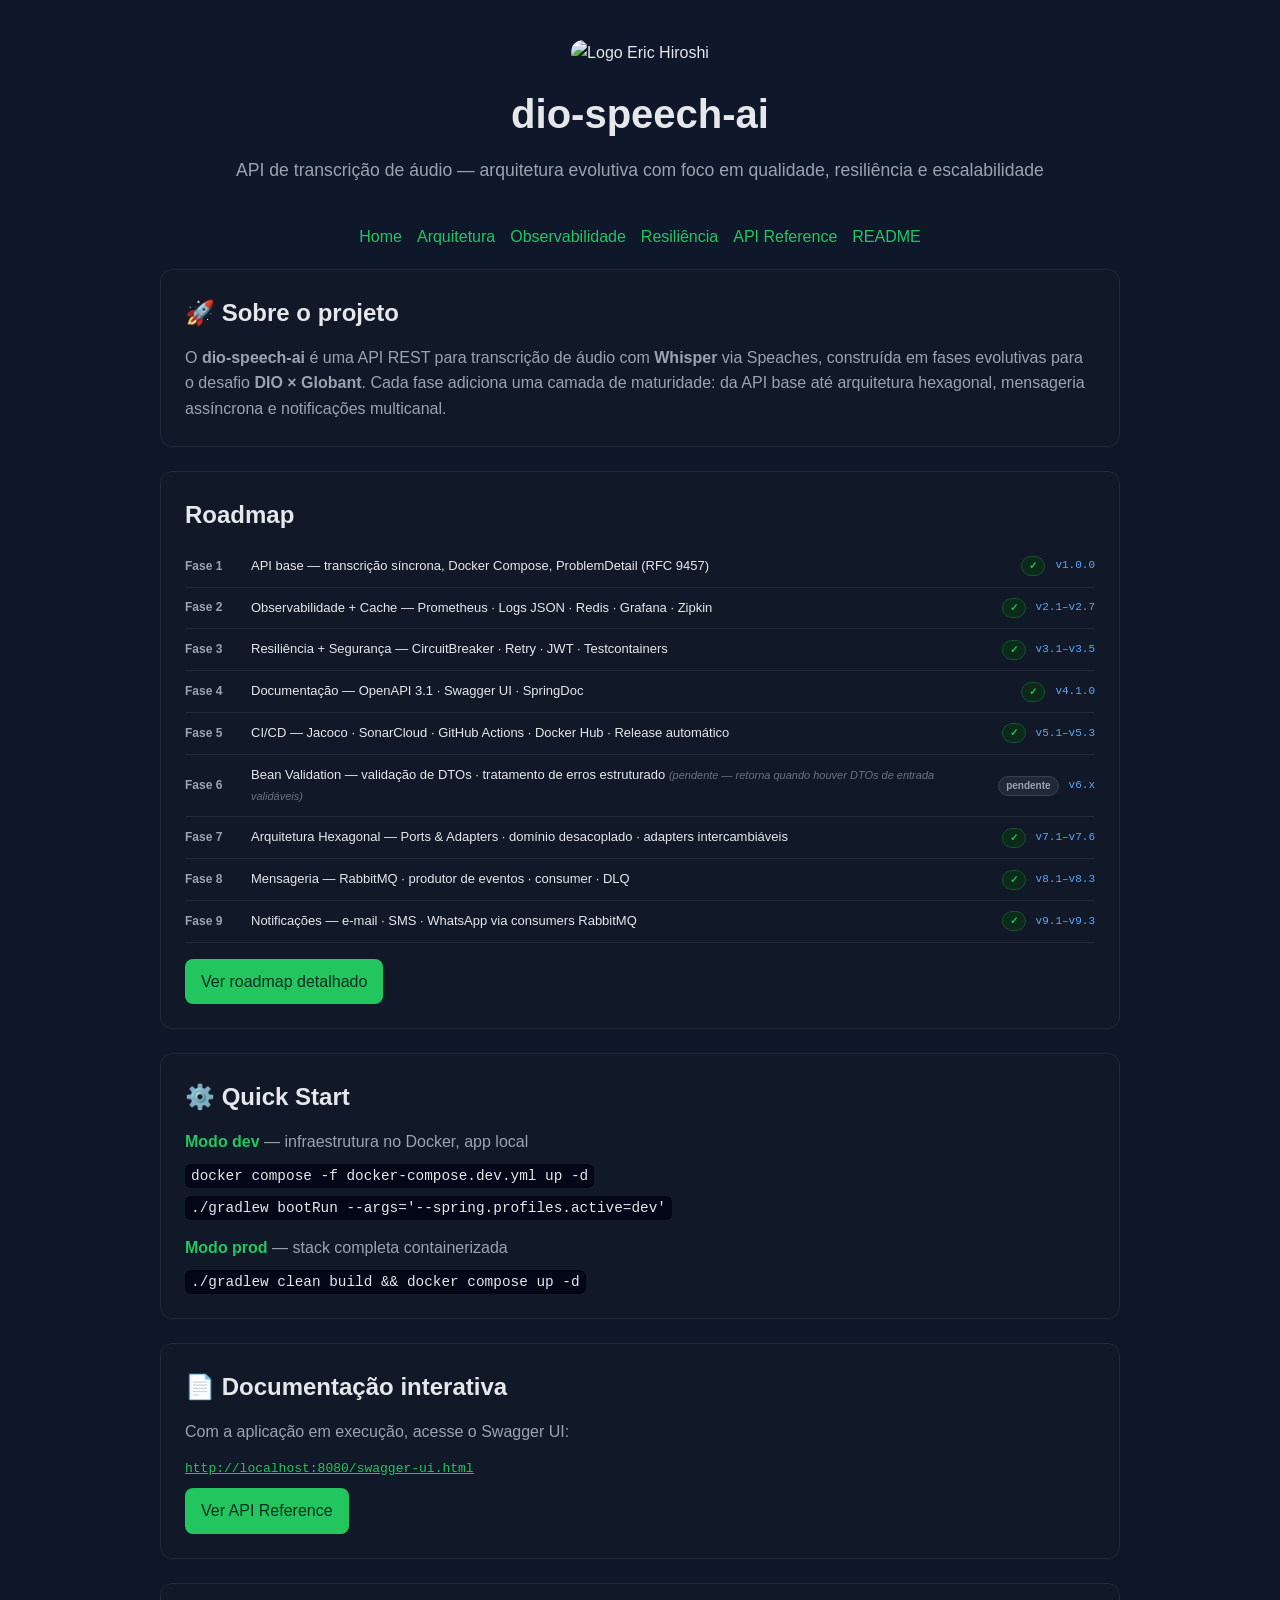
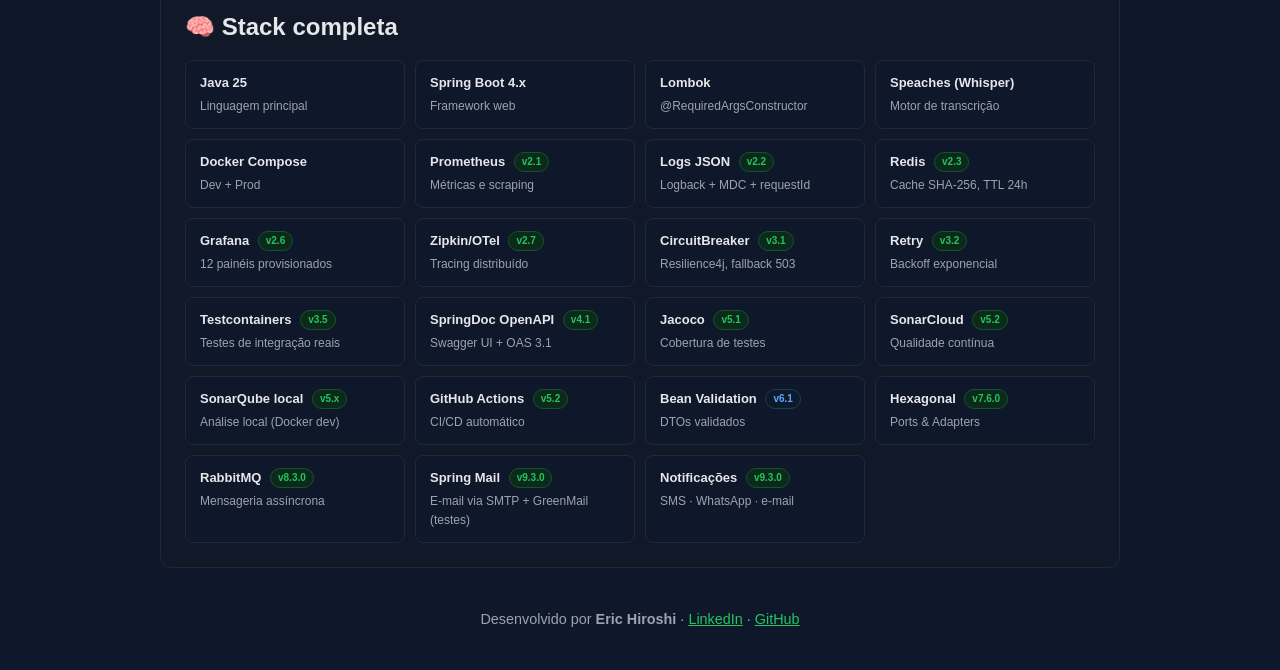
==== commit d51009e1: "docs: atualizar README, readme_pdf e GitHub Pages para v9.3.0 README.md: - Sobre: nove fases concluí" ====
--- a/docs/index.html
+++ b/docs/index.html
@@ -164,6 +164,7 @@
         <div class="stack-item"><div class="name">Bean Validation <span class="badge planned">v6.1</span></div><div class="desc">DTOs validados</div></div>
         <div class="stack-item"><div class="name">Hexagonal <span class="badge done">v7.6.0</span></div><div class="desc">Ports & Adapters</div></div>
         <div class="stack-item"><div class="name">RabbitMQ <span class="badge done">v8.3.0</span></div><div class="desc">Mensageria assíncrona</div></div>
+        <div class="stack-item"><div class="name">Spring Mail <span class="badge done">v9.3.0</span></div><div class="desc">E-mail via SMTP + GreenMail (testes)</div></div>
         <div class="stack-item"><div class="name">Notificações <span class="badge done">v9.3.0</span></div><div class="desc">SMS · WhatsApp · e-mail</div></div>
       </div>
     </section>
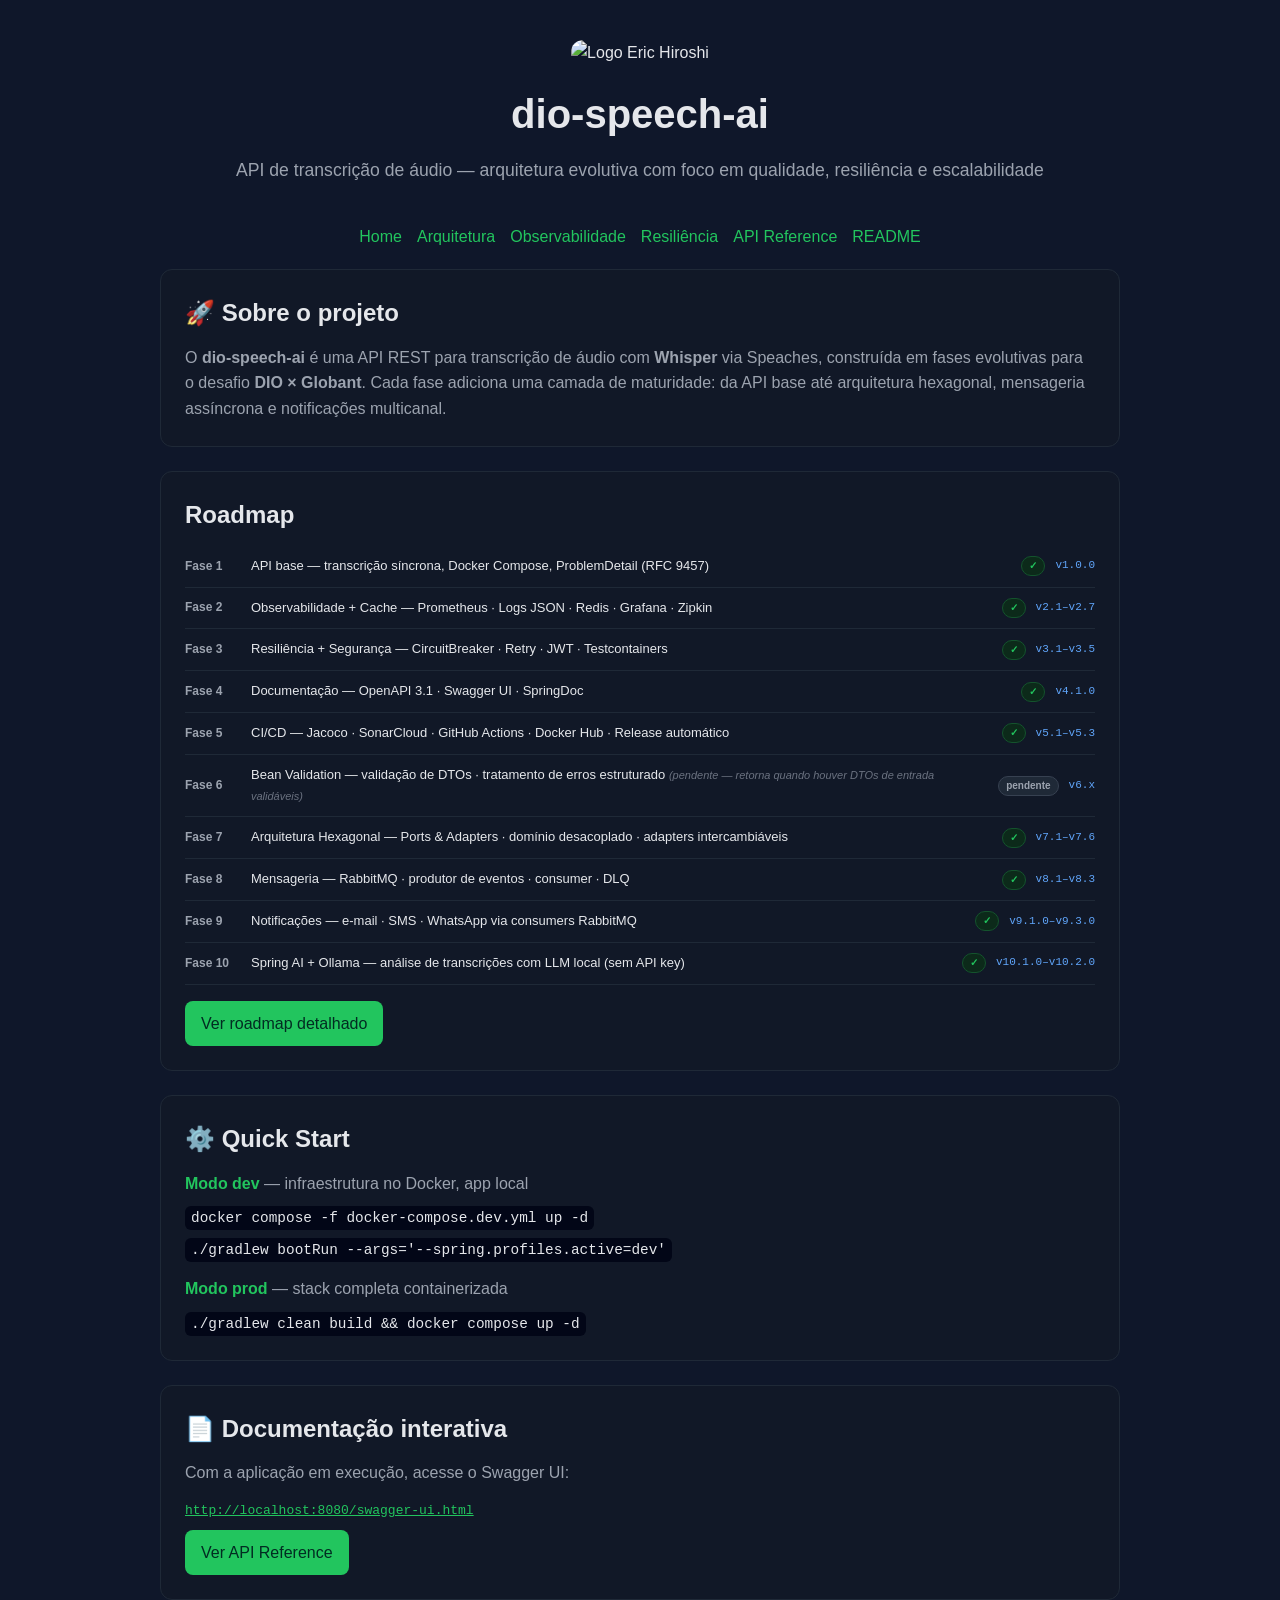
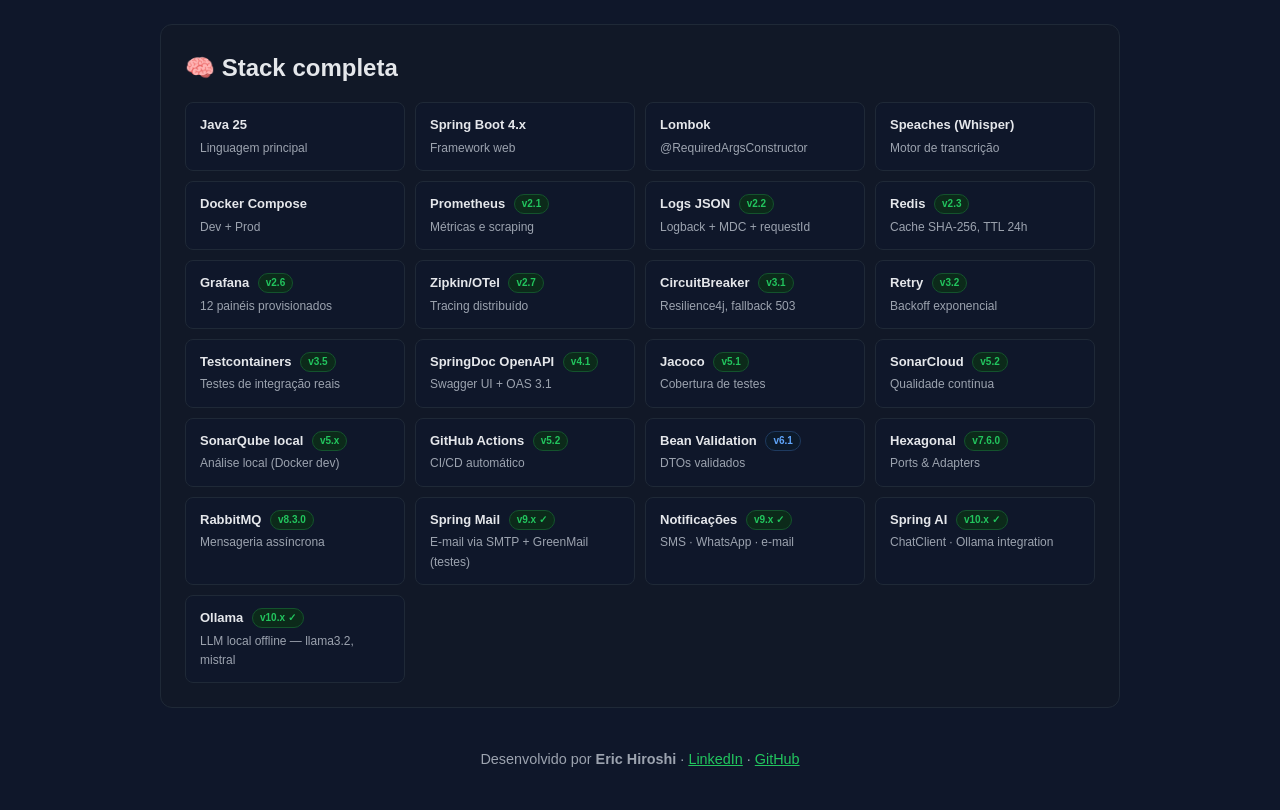
==== commit e86f3245: "docs: atualizar CLAUDE.md, README e GitHub Pages para v10.2.0 CLAUDE.md: - Stack: + Spring AI 1.0.0 " ====
--- a/docs/index.html
+++ b/docs/index.html
@@ -104,7 +104,13 @@
         <span class="phase-num">Fase 9</span>
         <span class="phase-desc">Notificações — e-mail · SMS · WhatsApp via consumers RabbitMQ</span>
         <span class="badge done">✓</span>
-        <span class="phase-ver">v9.1–v9.3</span>
+        <span class="phase-ver">v9.1.0–v9.3.0</span>
+      </div>
+      <div class="phase-row">
+        <span class="phase-num">Fase 10</span>
+        <span class="phase-desc">Spring AI + Ollama — análise de transcrições com LLM local (sem API key)</span>
+        <span class="badge done">✓</span>
+        <span class="phase-ver">v10.1.0–v10.2.0</span>
       </div>
 
       <div class="actions" style="margin-top: 16px;">
@@ -164,8 +170,10 @@
         <div class="stack-item"><div class="name">Bean Validation <span class="badge planned">v6.1</span></div><div class="desc">DTOs validados</div></div>
         <div class="stack-item"><div class="name">Hexagonal <span class="badge done">v7.6.0</span></div><div class="desc">Ports & Adapters</div></div>
         <div class="stack-item"><div class="name">RabbitMQ <span class="badge done">v8.3.0</span></div><div class="desc">Mensageria assíncrona</div></div>
-        <div class="stack-item"><div class="name">Spring Mail <span class="badge done">v9.3.0</span></div><div class="desc">E-mail via SMTP + GreenMail (testes)</div></div>
-        <div class="stack-item"><div class="name">Notificações <span class="badge done">v9.3.0</span></div><div class="desc">SMS · WhatsApp · e-mail</div></div>
+        <div class="stack-item"><div class="name">Spring Mail <span class="badge done">v9.x ✓</span></div><div class="desc">E-mail via SMTP + GreenMail (testes)</div></div>
+        <div class="stack-item"><div class="name">Notificações <span class="badge done">v9.x ✓</span></div><div class="desc">SMS · WhatsApp · e-mail</div></div>
+        <div class="stack-item"><div class="name">Spring AI <span class="badge done">v10.x ✓</span></div><div class="desc">ChatClient · Ollama integration</div></div>
+        <div class="stack-item"><div class="name">Ollama <span class="badge done">v10.x ✓</span></div><div class="desc">LLM local offline — llama3.2, mistral</div></div>
       </div>
     </section>
 
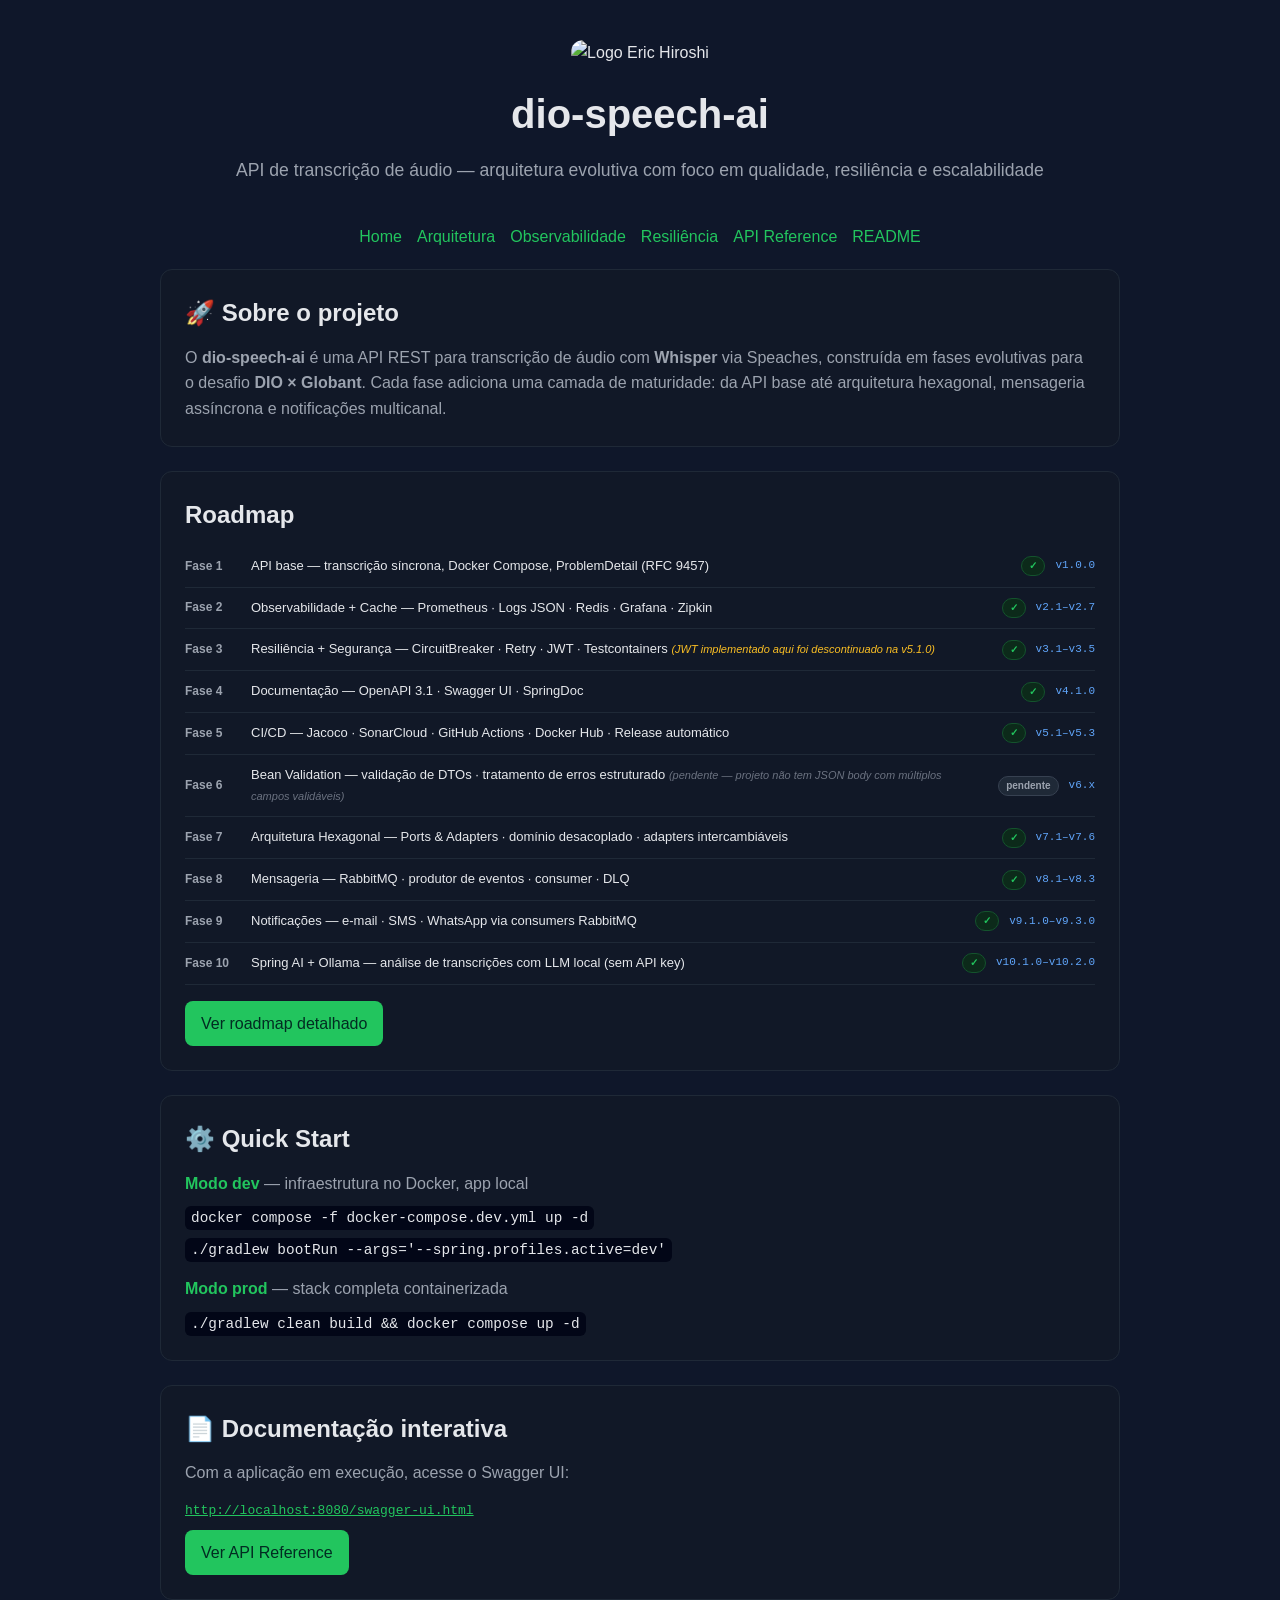
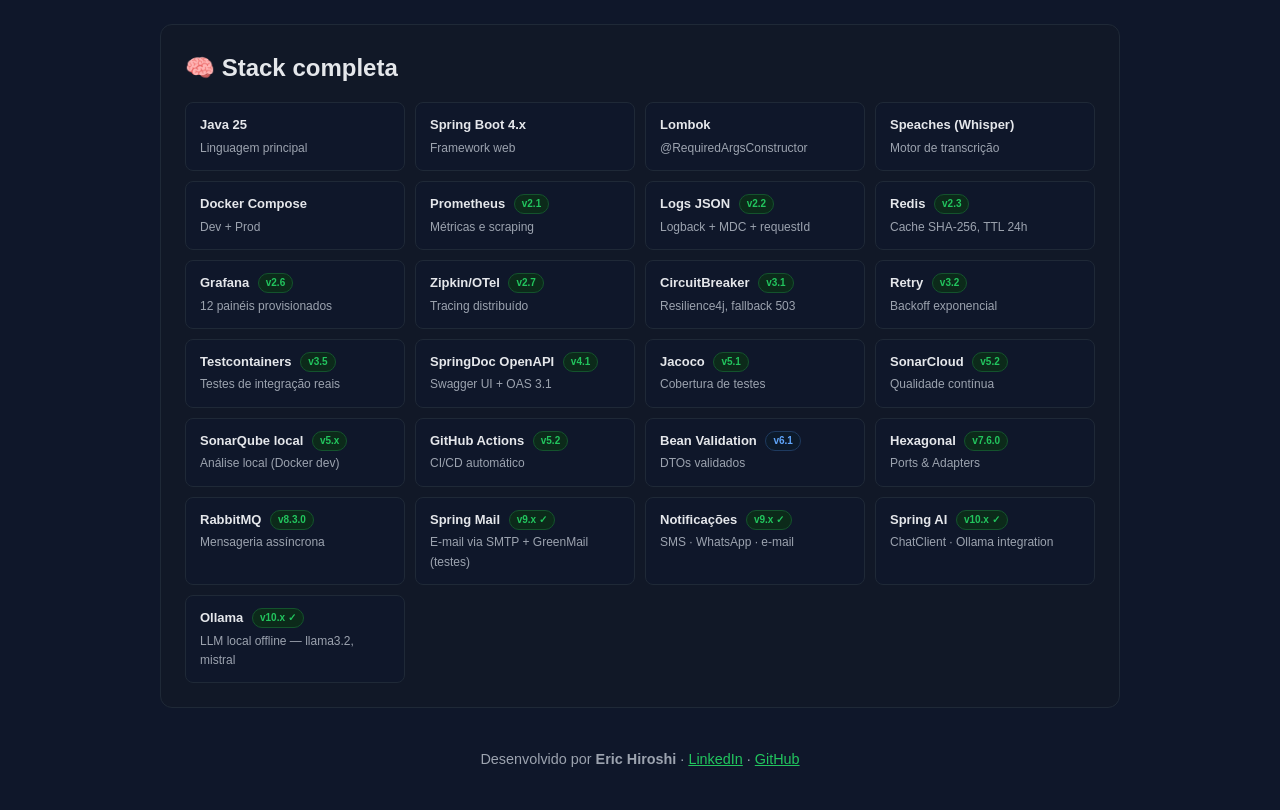
==== commit 5449e3c9: "docs: atualizar documentação para refletir descontinuação do JWT e novas fases de desenvolvimento" ====
--- a/docs/index.html
+++ b/docs/index.html
@@ -66,7 +66,7 @@
       </div>
       <div class="phase-row">
         <span class="phase-num">Fase 3</span>
-        <span class="phase-desc">Resiliência + Segurança — CircuitBreaker · Retry · JWT · Testcontainers</span>
+        <span class="phase-desc">Resiliência + Segurança — CircuitBreaker · Retry · JWT · Testcontainers <em style="color:#fbbf24;font-size:11px;">(JWT implementado aqui foi descontinuado na v5.1.0)</em></span>
         <span class="badge done">✓</span>
         <span class="phase-ver">v3.1–v3.5</span>
       </div>
@@ -84,7 +84,7 @@
       </div>
       <div class="phase-row">
         <span class="phase-num">Fase 6</span>
-        <span class="phase-desc">Bean Validation — validação de DTOs · tratamento de erros estruturado <em style="color:#6b7280;font-size:11px;">(pendente — retorna quando houver DTOs de entrada validáveis)</em></span>
+        <span class="phase-desc">Bean Validation — validação de DTOs · tratamento de erros estruturado <em style="color:#6b7280;font-size:11px;">(pendente — projeto não tem JSON body com múltiplos campos validáveis)</em></span>
         <span class="badge" style="background:#1f2937;color:#9ca3af;border:1px solid #374151;">pendente</span>
         <span class="phase-ver">v6.x</span>
       </div>
